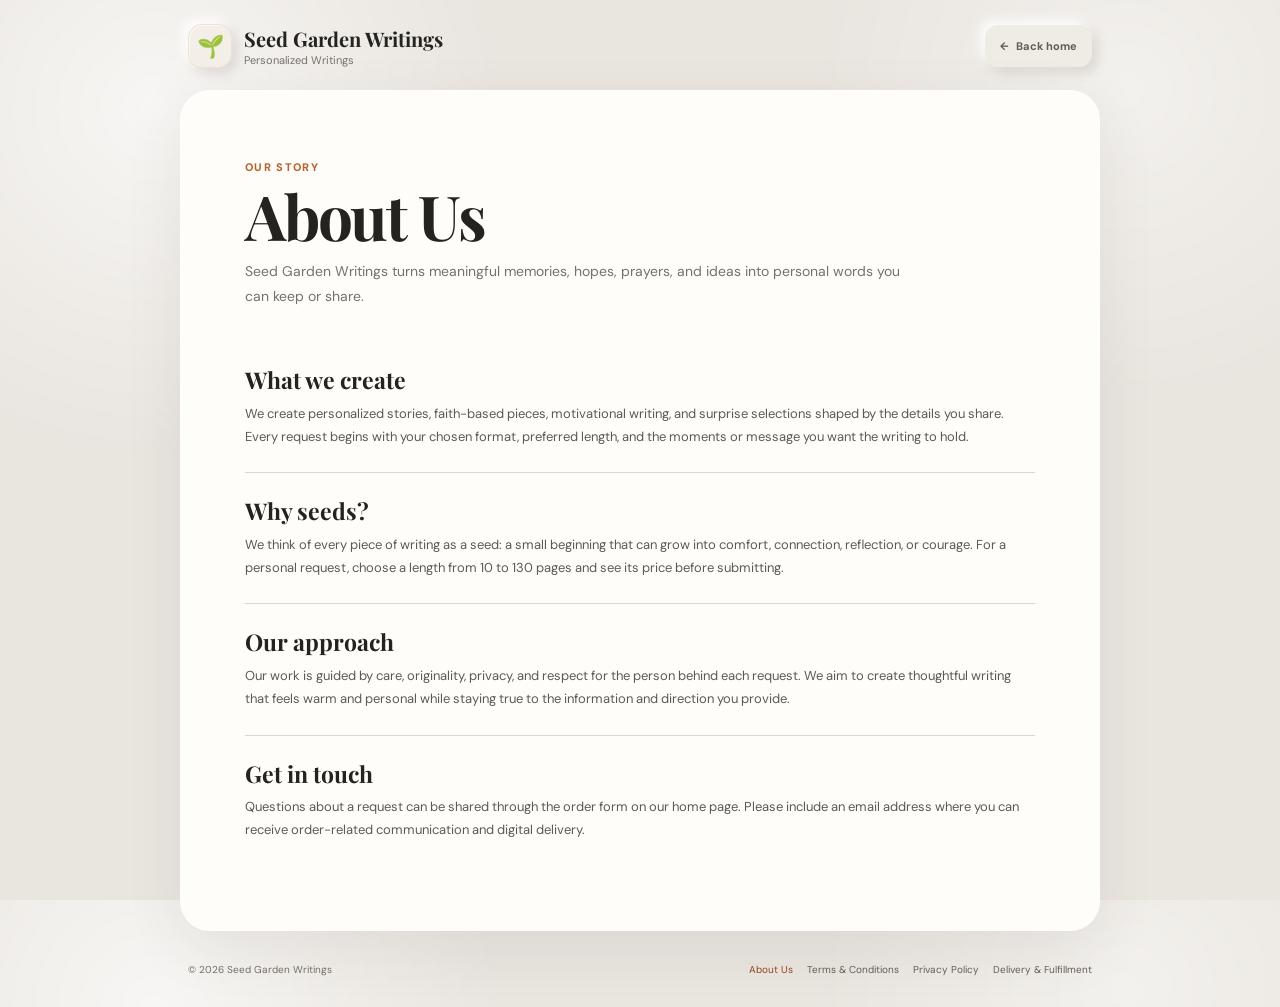
==== about.html @ c973d73d "Move site to SOWSEEDWRITING repository" ====
<!DOCTYPE html>
<html lang="en">
<head>
  <meta charset="UTF-8" />
  <meta name="viewport" content="width=device-width, initial-scale=1.0, viewport-fit=cover" />
  <meta name="theme-color" content="#e9e5df" />
  <meta name="description" content="Learn about Seed Garden Writings and our approach to personal, faith-based, and motivational writing." />
  <title>About Us — Seed Garden Writings</title>
  <link rel="preconnect" href="https://fonts.googleapis.com">
  <link rel="preconnect" href="https://fonts.gstatic.com" crossorigin>
  <link href="https://fonts.googleapis.com/css2?family=DM+Sans:wght@400;500;600;700&family=Playfair+Display:wght@600;700&display=swap" rel="stylesheet">
  <link rel="stylesheet" href="styles.css" />
</head>
<body class="legal-page">
  <div class="legal-shell">
    <header class="legal-header">
      <a class="brand" href="index.html" aria-label="Seed Garden Writings home">
        <span class="brand-mark">🌱</span>
        <span><strong>Seed Garden Writings</strong><small>Personalized Writings</small></span>
      </a>
      <a class="home-button" href="index.html"><span aria-hidden="true">←</span> Back home</a>
    </header>

    <main class="legal-card">
      <span class="eyebrow">Our story</span>
      <h1>About Us</h1>
      <p class="legal-intro">Seed Garden Writings turns meaningful memories, hopes, prayers, and ideas into personal words you can keep or share.</p>

      <section class="legal-section">
        <h2>What we create</h2>
        <p>We create personalized stories, faith-based pieces, motivational writing, and surprise selections shaped by the details you share. Every request begins with your chosen format, preferred length, and the moments or message you want the writing to hold.</p>
      </section>

      <section class="legal-section">
        <h2>Why seeds?</h2>
        <p>We think of every piece of writing as a seed: a small beginning that can grow into comfort, connection, reflection, or courage. For a personal request, choose a length from 10 to 130 pages and see its price before submitting.</p>
      </section>

      <section class="legal-section">
        <h2>Our approach</h2>
        <p>Our work is guided by care, originality, privacy, and respect for the person behind each request. We aim to create thoughtful writing that feels warm and personal while staying true to the information and direction you provide.</p>
      </section>

      <section class="legal-section">
        <h2>Get in touch</h2>
        <p>Questions about a request can be shared through the order form on our home page. Please include an email address where you can receive order-related communication and digital delivery.</p>
      </section>
    </main>

    <footer class="site-footer legal-footer">
      <span>© 2026 Seed Garden Writings</span>
      <nav class="footer-links" aria-label="Footer navigation">
        <a href="about.html" aria-current="page">About Us</a>
        <a href="terms.html">Terms &amp; Conditions</a>
        <a href="privacy.html">Privacy Policy</a>
        <a href="delivery-fulfillment-policy.html">Delivery &amp; Fulfillment</a>
      </nav>
    </footer>
  </div>
</body>
</html>
---- styles.css ----
:root {
  --page: #e9e5df;
  --panel: #fffdf9;
  --panel-soft: #f5f0e9;
  --ink: #25231f;
  --muted: #777169;
  --line: #ddd7cf;
  --accent: #b6632d;
  --accent-dark: #8f4820;
  --accent-soft: #f8e5d7;
  --olive: #6f7e5b;
  --success: #5d7e56;
  --danger: #a44036;
  --shadow: 0 18px 60px rgba(60, 49, 38, .08);
  --neu-raised: -5px -5px 11px rgba(255,255,255,.88), 5px 5px 12px rgba(83,70,55,.15);
  --neu-pressed: inset 3px 3px 7px rgba(91,75,57,.16), inset -3px -3px 7px rgba(255,255,255,.9);
  --radius-xl: 30px;
  --radius-lg: 20px;
  --radius-md: 14px;
}

* { box-sizing: border-box; }

html,
body { height: 100%; }

html { scroll-behavior: smooth; }

body {
  margin: 0;
  overflow: hidden;
  color: var(--ink);
  background:
    radial-gradient(circle at 12% 12%, rgba(255,255,255,.66), transparent 25%),
    radial-gradient(circle at 88% 10%, rgba(255,255,255,.46), transparent 22%),
    var(--page);
  font-family: "DM Sans", system-ui, -apple-system, BlinkMacSystemFont, "Segoe UI", sans-serif;
}

button,
input,
textarea { font: inherit; }

button { cursor: pointer; touch-action: manipulation; }
a { color: inherit; }
[hidden] { display: none !important; }

:focus-visible {
  outline: 3px solid rgba(182,99,45,.28);
  outline-offset: 3px;
}

.page-shell {
  width: min(1540px, calc(100% - 40px));
  height: 100dvh;
  margin: 0 auto;
  padding: 16px 0 12px;
  display: grid;
  grid-template-rows: 62px minmax(0, 1fr) 32px;
  gap: 10px;
}

.site-header {
  min-width: 0;
  display: flex;
  align-items: center;
  justify-content: space-between;
  padding: 0 8px;
}

.mobile-section-nav { display: none; }

.brand {
  min-width: 0;
  display: inline-flex;
  align-items: center;
  gap: 12px;
  text-decoration: none;
}

.brand-mark,
.summary-icon,
.input-wrap > span:not(.currency),
.admin-icon {
  display: grid;
  place-items: center;
  flex: 0 0 auto;
  border: 1px solid rgba(120,101,79,.08);
  background: #f3eee7;
  box-shadow: var(--neu-raised), inset 1px 1px 1px rgba(255,255,255,.65);
}

.brand-mark {
  width: 44px;
  height: 44px;
  border-radius: 14px;
  font-size: 22px;
}

.brand strong {
  display: block;
  font-family: "Playfair Display", serif;
  font-size: 20px;
}

.brand small {
  display: block;
  margin-top: 1px;
  color: var(--muted);
  font-size: 11px;
}

.admin-button,
.admin-close {
  display: grid;
  place-items: center;
  border: 0;
  color: var(--muted);
  background: #efebe5;
  box-shadow: var(--neu-raised);
  transition: color .18s ease, box-shadow .18s ease, transform .18s ease;
}

.admin-button {
  width: 46px;
  height: 46px;
  border-radius: 50%;
  font-size: 19px;
}

.admin-button:hover,
.admin-close:hover { color: var(--accent-dark); transform: translateY(-1px); }

.admin-button:active,
.admin-close:active { box-shadow: var(--neu-pressed); transform: translateY(1px); }

.workspace {
  min-width: 0;
  min-height: 0;
  display: grid;
  grid-template-columns: .92fr 1.12fr .92fr;
  gap: 22px;
  overflow: hidden;
}

.panel {
  min-width: 0;
  min-height: 0;
  height: 100%;
  overflow-x: hidden;
  overflow-y: auto;
  overscroll-behavior: contain;
  scrollbar-width: thin;
  scrollbar-color: #d7c9ba transparent;
  border-radius: var(--radius-xl);
  background: var(--panel);
  box-shadow: var(--shadow);
}

.panel::-webkit-scrollbar,
.orders-list::-webkit-scrollbar { width: 7px; }
.panel::-webkit-scrollbar-track,
.orders-list::-webkit-scrollbar-track { background: transparent; }
.panel::-webkit-scrollbar-thumb,
.orders-list::-webkit-scrollbar-thumb { border: 2px solid transparent; border-radius: 99px; background: #d3c5b6; background-clip: padding-box; }

.eyebrow {
  display: inline-block;
  color: var(--accent);
  font-size: 11px;
  font-weight: 800;
  letter-spacing: .12em;
  text-transform: uppercase;
}

.panel-top h1,
.library-header h2,
.checkout-header h2,
.admin-login h2,
.admin-dashboard-head h2 {
  margin: 8px 0;
  font-family: "Playfair Display", serif;
  line-height: 1.04;
}

.panel-top p,
.library-header p,
.checkout-header p,
.admin-login > p {
  margin: 0;
  color: var(--muted);
  line-height: 1.52;
}

/* Reviews */
.reviews-panel { padding: 28px 24px 24px; }
.panel-top h1 { font-size: clamp(30px, 3vw, 42px); }

.rating-summary {
  margin: 24px 0 18px;
  padding: 17px;
  border: 1px solid var(--line);
  border-radius: var(--radius-md);
  background: #fff;
}

.rating-summary > div { display: flex; align-items: center; gap: 10px; }
.rating-summary strong { font-size: 29px; }
.stars,
.mini-stars { color: #d59735; letter-spacing: 1px; }
.rating-summary small { display: block; margin-top: 4px; color: var(--muted); }
.review-list { display: grid; gap: 12px; }

.review-load-more {
  width: 100%;
  min-height: 46px;
  margin-top: 14px;
  padding: 10px 14px;
  border: 0;
  border-radius: 12px;
  color: var(--accent-dark);
  background: #f1ede7;
  box-shadow: var(--neu-raised);
  font-size: 11px;
  font-weight: 800;
}

.review-load-more:hover { transform: translateY(-1px); }
.review-load-more:active { box-shadow: var(--neu-pressed); transform: translateY(1px); }

.review-card {
  padding: 16px;
  border: 1px solid var(--line);
  border-radius: 17px;
  background: rgba(255,255,255,.74);
  transition: border-color .2s ease, box-shadow .2s ease, transform .2s ease;
}

.review-card:hover,
.review-card.active-review {
  border-color: rgba(182,99,45,.42);
  box-shadow: 0 9px 24px rgba(67,47,31,.07);
  transform: translateY(-1px);
}

.review-head {
  display: grid;
  grid-template-columns: auto 1fr auto;
  gap: 10px;
  align-items: center;
}

.avatar {
  width: 40px;
  height: 40px;
  display: grid;
  place-items: center;
  border-radius: 13px;
  color: var(--accent-dark);
  background: var(--accent-soft);
  font-weight: 800;
}

.review-head strong { display: block; font-size: 14px; }
.review-head span:not(.mini-stars) { display: block; margin-top: 2px; color: var(--muted); font-size: 12px; }
.mini-stars { font-size: 10px; }
.review-card p { margin: 12px 0 0; color: #5f5a53; font-size: 13px; line-height: 1.58; }

.review-footer {
  display: flex;
  align-items: center;
  gap: 8px;
  padding-top: 20px;
  color: var(--muted);
  font-size: 12px;
}

.trust-dot { width: 8px; height: 8px; border-radius: 50%; background: #6c9463; box-shadow: 0 0 0 5px #edf3eb; }

/* Library */
.library-panel { padding: 28px 24px 30px; }
.library-header { padding-bottom: 20px; }
.library-header h2 { font-size: clamp(30px, 3vw, 40px); }
.library-header p { max-width: 440px; font-size: 13px; }
.library-catalog { display: grid; gap: 30px; }
.library-group { min-width: 0; }
.library-group-title { margin-bottom: 15px; padding-bottom: 10px; border-bottom: 2px solid var(--series-line, var(--line)); }
.library-group-title h3 { margin: 0 0 5px; font-family: "Playfair Display", serif; font-size: clamp(21px, 2vw, 28px); line-height: 1.15; }
.library-group-title p { margin: 0; color: var(--muted); font-size: 11px; }
.series-quiet { --series-line: #c77961; }
.series-ordinary { --series-line: #a9a59c; }
.series-faith { --series-line: #91a8b7; }

.book-list {
  display: grid;
  grid-template-columns: repeat(2, minmax(0, 1fr));
  gap: 22px 14px;
}

.book-item { min-width: 0; }

.flip-book {
  width: 100%;
  aspect-ratio: 2 / 3;
  display: block;
  padding: 0;
  border: 0;
  border-radius: 10px;
  background: transparent;
  perspective: 900px;
}

.book-card-inner {
  width: 100%;
  height: 100%;
  position: relative;
  display: block;
  transform-style: preserve-3d;
  transition: transform .58s cubic-bezier(.2,.72,.25,1);
}

.flip-book.is-flipped .book-card-inner { transform: rotateY(180deg); }

.book-face {
  position: absolute;
  inset: 0;
  overflow: hidden;
  display: flex;
  flex-direction: column;
  justify-content: center;
  padding: 18px 15px;
  border: 1px solid rgba(52,34,22,.36);
  border-left-width: 7px;
  border-radius: 6px 11px 11px 6px;
  box-shadow: 0 10px 20px rgba(45,37,31,.17), inset 2px 1px 0 rgba(255,255,255,.18);
  backface-visibility: hidden;
  -webkit-backface-visibility: hidden;
}

.book-face::after {
  content: "";
  position: absolute;
  inset: 9px;
  border: 1px solid currentColor;
  border-radius: 3px;
  opacity: .22;
  pointer-events: none;
}

.book-cover { color: #fff8e9; text-align: center; }
.image-cover { padding: 0; background: #e8ddc9; }
.image-cover::after { display: none; }
.image-cover img { width: 100%; height: 100%; display: block; object-fit: cover; }
.book-cover .book-mark { margin-bottom: 12px; font-size: 22px; filter: drop-shadow(0 2px 2px rgba(0,0,0,.15)); }

.book-cover h4,
.book-back-cover h4 {
  margin: 0;
  font-family: "Playfair Display", serif;
  font-size: clamp(17px, 1.6vw, 23px);
  line-height: 1.04;
}

.book-cover small {
  margin-top: 16px;
  font-size: 7px;
  font-weight: 700;
  letter-spacing: .13em;
  text-transform: uppercase;
}

.book-back-cover {
  color: #4b3b2f;
  background: #f2e7d1;
  transform: rotateY(180deg);
  text-align: left;
}

.book-back-cover h4 { margin-bottom: 10px; font-size: 15px; }
.book-back-cover p { margin: 0; font-family: Georgia, serif; font-size: 10px; line-height: 1.48; }
.book-back-cover small { margin-top: auto; padding-top: 10px; color: #806f5c; font-size: 8px; font-weight: 700; }

.tone-0 { background: linear-gradient(155deg, #82452d, #b46e49); }
.tone-1 { background: linear-gradient(155deg, #46563f, #7a896f); }
.tone-2 { color: #5d431e; background: linear-gradient(155deg, #c9a15d, #efd9a8); }
.tone-3 { background: linear-gradient(155deg, #455b64, #78919a); }
.tone-4 { background: linear-gradient(155deg, #6e536b, #9b7897); }
.tone-5 { background: linear-gradient(155deg, #8b6339, #c3945d); }
.tone-6 { background: linear-gradient(155deg, #3f6158, #6f9489); }

.flip-book:hover .book-card-inner { transform: translateY(-3px) rotateY(0); }
.flip-book.is-flipped:hover .book-card-inner { transform: translateY(-3px) rotateY(180deg); }

.book-meta { padding: 10px 2px 0; }
.book-meta h4 { margin: 0 0 4px; font-size: 13px; line-height: 1.25; }
.book-meta p { min-height: 34px; margin: 0; color: var(--muted); font-size: 10px; line-height: 1.45; }
.book-price { display: block; margin-bottom: 6px; color: var(--accent-dark); font-size: 13px; font-weight: 800; }

.book-rating {
  display: flex;
  align-items: center;
  justify-content: space-between;
  gap: 7px;
  margin-top: 8px;
  color: var(--muted);
  font-size: 9px;
}

.book-rating strong { color: #d18d27; font-size: 10px; letter-spacing: .03em; }

/* Checkout */
.checkout-panel { padding: 28px 24px 24px; }
.checkout-header h2 { font-size: clamp(30px, 3vw, 40px); }
.checkout-header { margin-bottom: 22px; }
.checkout-header p { font-size: 13px; }

.choice-section {
  min-width: 0;
  margin: 0 0 18px;
  padding: 0;
  border: 0;
}

.field-group label,
.selection-label {
  display: block;
  margin-bottom: 8px;
  color: #4c4640;
  font-size: 12px;
  font-weight: 800;
}

.story-options { display: grid; gap: 9px; }
.story-options { grid-template-columns: repeat(2, minmax(0, 1fr)); align-items: stretch; }

.choice-button {
  border: 0;
  color: var(--muted);
  background: #f1ede7;
  box-shadow: var(--neu-raised);
  font-weight: 700;
  transition: color .18s ease, background .18s ease, box-shadow .18s ease, transform .18s ease;
}

.choice-button {
  min-width: 0;
  min-height: 44px;
  padding: 9px 8px;
  border-radius: 11px;
  font-size: 11px;
}

.choice-button small { display: block; margin-top: 2px; color: inherit; font-size: 8px; font-weight: 500; }
.personal-choice { width: 100%; min-height: 48px; font-size: 13px; }
#book-select {
  width: 100%;
  min-width: 0;
  min-height: 48px;
  padding: 0 12px;
  border: 1px solid var(--line);
  border-radius: 12px;
  color: var(--ink);
  background: #fff;
  font: inherit;
  font-size: 13px;
}
#book-select:focus { outline: 0; border-color: var(--accent); box-shadow: 0 0 0 3px rgba(182,99,45,.10); }
#book-select.book-selected { border-color: var(--accent); color: var(--accent-dark); background-color: #f5e3d6; }
.book-purchase { padding-top: 8px; }
.book-purchase h3 { margin: 0 0 10px; font-family: "Playfair Display", serif; font-size: 22px; line-height: 1.25; }
.book-purchase p { margin: 0 0 20px; color: var(--muted); font-size: 13px; line-height: 1.55; }

.page-slider-section { margin-bottom: 14px; padding: 12px 14px 10px; border-radius: 14px; background: var(--panel-soft); }
.page-slider-heading,
.page-slider-scale { display: flex; align-items: center; justify-content: space-between; gap: 10px; }
.page-slider-heading output { color: var(--accent-dark); font-size: 17px; font-weight: 800; }
#page-count {
  display: block;
  width: 100%;
  height: 8px;
  margin: 16px 0 7px;
  border-radius: 999px;
  appearance: none;
  -webkit-appearance: none;
  background: linear-gradient(to right, var(--accent) var(--range-progress, 0%), #dfd6cb var(--range-progress, 0%));
  cursor: pointer;
}
#page-count::-webkit-slider-thumb {
  width: 22px;
  height: 22px;
  border: 3px solid #fff;
  border-radius: 50%;
  appearance: none;
  -webkit-appearance: none;
  background: var(--accent);
  box-shadow: 0 2px 8px rgba(75, 48, 31, .25);
}
#page-count::-moz-range-thumb {
  width: 22px;
  height: 22px;
  border: 3px solid #fff;
  border-radius: 50%;
  background: var(--accent);
  box-shadow: 0 2px 8px rgba(75, 48, 31, .25);
}
.page-slider-scale { color: var(--muted); font-size: 9px; }
.page-slider-section .error:empty { display: none; }

.choice-button:hover { color: var(--accent-dark); transform: translateY(-1px); }

.choice-button:active,
.choice-button.active,
.choice-button[aria-pressed="true"] {
  color: var(--accent-dark);
  background: #f5e3d6;
  box-shadow: var(--neu-pressed);
  transform: translateY(1px);
}

.field-group { margin-bottom: 15px; }
.optional { color: var(--muted); font-size: 10px; font-weight: 500; }

.input-wrap {
  min-height: 47px;
  display: flex;
  align-items: center;
  gap: 9px;
  padding: 0 12px;
  border: 1px solid var(--line);
  border-radius: 12px;
  background: #fff;
  transition: border-color .2s ease, box-shadow .2s ease;
}

.input-wrap:focus-within { border-color: var(--accent); box-shadow: 0 0 0 3px rgba(182,99,45,.10); }

.input-wrap > span:not(.currency) {
  width: 27px;
  height: 27px;
  border-radius: 9px;
  font-size: 12px;
}

.input-wrap input { width: 100%; border: 0; outline: 0; color: var(--ink); background: transparent; }

textarea {
  width: 100%;
  min-height: 104px;
  padding: 12px;
  resize: vertical;
  border: 1px solid var(--line);
  border-radius: 12px;
  outline: 0;
  color: var(--ink);
  background: #fff;
  line-height: 1.45;
}

textarea:focus { border-color: var(--accent); box-shadow: 0 0 0 3px rgba(182,99,45,.10); }
.error { min-height: 12px; display: block; margin-top: 4px; color: var(--danger); font-size: 9px; }

.pay-button {
  width: 100%;
  min-height: 54px;
  display: flex;
  align-items: center;
  justify-content: space-between;
  padding: 0 16px;
  border: 1px solid rgba(143,72,32,.12);
  border-radius: 14px;
  color: #fff;
  background: linear-gradient(145deg, #cb7540, #a95429);
  box-shadow: -5px -5px 12px rgba(255,255,255,.72), 6px 7px 14px rgba(111,63,35,.25), inset 1px 1px 1px rgba(255,255,255,.26);
  font-weight: 800;
  transition: box-shadow .18s ease, transform .18s ease, filter .18s ease;
}

.pay-button:hover { filter: saturate(1.05); transform: translateY(-1px); }
.pay-button:active { box-shadow: inset 4px 4px 9px rgba(100,42,17,.30), inset -3px -3px 8px rgba(255,188,139,.18); transform: translateY(1px); }
.pay-button:disabled { cursor: wait; filter: grayscale(.2); opacity: .72; transform: none; }
.pay-button.book-buy-button:disabled { cursor: not-allowed; opacity: .55; }

.pay-button > span:last-child {
  width: 29px;
  height: 29px;
  display: grid;
  place-items: center;
  border-radius: 10px;
  background: rgba(255,255,255,.1);
  box-shadow: -2px -2px 5px rgba(255,255,255,.16), 3px 3px 6px rgba(86,38,16,.24), inset 1px 1px 1px rgba(255,255,255,.16);
}

.secure-note { margin: 11px 5px 0; color: var(--muted); font-size: 9px; line-height: 1.45; text-align: center; }
.form-message { margin-top: 9px; border-radius: 11px; font-size: 11px; line-height: 1.4; }
.form-message.success { padding: 10px; color: #4f6d48; background: #edf5ea; }
.form-message.error-state { padding: 10px; color: #97362d; background: #faece9; }

.checkout-footer { display: grid; gap: 5px; padding-top: 19px; color: var(--muted); font-size: 10px; }
.checkout-footer span { color: var(--olive); font-weight: 800; }

.site-footer {
  display: flex;
  align-items: center;
  justify-content: space-between;
  gap: 18px;
  padding: 0 8px;
  color: #736d66;
  font-size: 10px;
}

.footer-links {
  min-width: 0;
  display: flex;
  align-items: center;
  justify-content: center;
  gap: 14px;
}

.footer-links a {
  color: #625c55;
  text-decoration: none;
  white-space: nowrap;
  transition: color .18s ease;
}

.footer-links a:hover,
.footer-links a[aria-current="page"] { color: var(--accent-dark); }

/* Standalone information and policy pages */
.legal-page {
  height: auto;
  min-height: 100%;
  overflow-x: hidden;
  overflow-y: auto;
}

.legal-shell {
  width: calc(100% - 36px);
  max-width: 920px;
  min-width: 0;
  min-height: 100dvh;
  margin: 0 auto;
  padding: 24px 0 18px;
  display: flex;
  flex-direction: column;
}

.legal-header {
  display: flex;
  align-items: center;
  justify-content: space-between;
  gap: 20px;
  padding: 0 8px 22px;
}

.home-button {
  min-height: 42px;
  display: inline-flex;
  align-items: center;
  gap: 7px;
  padding: 0 15px;
  border: 0;
  border-radius: 13px;
  color: #625c55;
  background: #efebe5;
  box-shadow: var(--neu-raised);
  font-size: 11px;
  font-weight: 700;
  text-decoration: none;
  transition: color .18s ease, box-shadow .18s ease, transform .18s ease;
}

.home-button:hover { color: var(--accent-dark); transform: translateY(-1px); }
.home-button:active { box-shadow: var(--neu-pressed); transform: translateY(1px); }

.legal-card {
  width: 100%;
  min-width: 0;
  flex: 1;
  padding: clamp(30px, 6vw, 64px);
  border: 1px solid rgba(255,255,255,.72);
  border-radius: var(--radius-xl);
  background: var(--panel);
  box-shadow: var(--shadow);
}

.legal-card h1 {
  max-width: 720px;
  margin: 8px 0 12px;
  font-family: "Playfair Display", serif;
  font-size: clamp(38px, 7vw, 62px);
  line-height: 1.02;
  letter-spacing: -.035em;
}

.legal-intro {
  max-width: 680px;
  margin: 0 0 34px;
  color: var(--muted);
  font-size: 14px;
  line-height: 1.75;
}

.legal-updated {
  display: inline-flex;
  margin-bottom: 28px;
  padding: 7px 10px;
  border-radius: 10px;
  color: #766f66;
  background: #f1ede7;
  box-shadow: var(--neu-pressed);
  font-size: 9px;
  font-weight: 700;
  letter-spacing: .04em;
  text-transform: uppercase;
}

.legal-section {
  padding: 24px 0;
  border-top: 1px solid var(--line);
}

.legal-section:first-of-type { border-top: 0; }

.legal-section h2 {
  margin: 0 0 9px;
  font-family: "Playfair Display", serif;
  font-size: 23px;
  line-height: 1.2;
}

.legal-section p,
.legal-section li {
  color: #5f5952;
  font-size: 13px;
  line-height: 1.75;
  overflow-wrap: anywhere;
}

.legal-section p { margin: 0 0 10px; }
.legal-section p:last-child { margin-bottom: 0; }
.legal-section ul { margin: 8px 0 0; padding-left: 20px; }
.legal-section li + li { margin-top: 5px; }
.legal-section a { color: var(--accent-dark); }

.legal-footer {
  min-height: 48px;
  margin-top: 10px;
  padding: 10px 8px 0;
  flex-wrap: wrap;
}

@media (max-width: 1180px) {
  .page-shell { width: calc(100% - 24px); }
  .workspace { grid-template-columns: .9fr 1.08fr .92fr; gap: 14px; }
  .reviews-panel,
  .library-panel,
  .checkout-panel { padding-right: 18px; padding-left: 18px; }
}

@media (max-width: 900px) {
  .page-shell { width: 100%; padding: 10px 12px 8px; grid-template-rows: 58px 44px minmax(0,1fr) 36px; gap: 8px; }
  .site-header { padding: 0 4px; }
  .mobile-section-nav {
    display: grid;
    grid-template-columns: repeat(3, minmax(0, 1fr));
    gap: 7px;
    padding: 0 4px;
  }
  .mobile-section-button {
    min-width: 0;
    min-height: 44px;
    padding: 6px 10px;
    border: 0;
    border-radius: 11px;
    color: var(--muted);
    background: #efebe5;
    box-shadow: var(--neu-raised);
    font-size: 11px;
    font-weight: 800;
  }
  .mobile-section-button.active,
  .mobile-section-button[aria-pressed="true"] { color: var(--accent-dark); background: #f5e3d6; box-shadow: var(--neu-pressed); }
  .workspace {
    grid-template-columns: repeat(3, minmax(320px, 88vw));
    gap: 14px;
    overflow-x: auto;
    overflow-y: hidden;
    scroll-snap-type: x mandatory;
    scroll-behavior: smooth;
    scrollbar-width: none;
    -webkit-overflow-scrolling: touch;
  }
  .workspace::-webkit-scrollbar { display: none; }
  .panel { scroll-snap-align: center; border-radius: 24px; }
  .site-footer { overflow-x: auto; justify-content: flex-start; scrollbar-width: none; }
  .site-footer::-webkit-scrollbar { display: none; }
  .footer-links { margin-left: auto; }
  .footer-links a { min-height: 34px; display: inline-flex; align-items: center; }
  .footer-tagline { display: none; }
}

@media (max-width: 520px) {
  .page-shell {
    padding: max(8px, env(safe-area-inset-top)) max(8px, env(safe-area-inset-right)) max(6px, env(safe-area-inset-bottom)) max(8px, env(safe-area-inset-left));
    grid-template-rows: 52px 44px minmax(0,1fr) 36px;
    gap: 7px;
  }
  .workspace { grid-template-columns: repeat(3, 100%); gap: 10px; scroll-snap-type: x mandatory; }
  .panel { scroll-snap-align: start; scroll-snap-stop: always; }
  .brand small { display: none; }
  .brand { gap: 10px; }
  .brand strong { font-size: 18px; }
  .brand-mark { width: 40px; height: 40px; }
  .reviews-panel,
  .library-panel,
  .checkout-panel { padding: 22px 18px 28px; }
  .panel-top h1,
  .library-header h2,
  .checkout-header h2 { font-size: 31px; }
  .rating-summary { margin: 19px 0 16px; }
  .review-card { padding: 14px; }
  .review-card p { font-size: 12px; }
  .book-list { gap: 22px 12px; }
  .book-face { padding: 14px 11px; }
  .book-back-cover p { font-size: 9px; }
  .choice-button { min-height: 48px; }
  .input-wrap { min-height: 50px; }
  .input-wrap input,
  textarea { font-size: 16px; }
  textarea { min-height: 132px; }
  .site-footer { justify-content: flex-start; gap: 14px; padding-inline: 4px; }
  .site-footer > span:first-child { display: none; }
  .site-footer .footer-links { flex: 0 0 max-content; justify-content: flex-start; margin: 0; gap: 13px; }
  .legal-shell { width: calc(100% - 16px); padding-top: 12px; }
  .legal-header { padding: 0 4px 14px; }
  .legal-header .brand small { display: none; }
  .legal-card { padding: 28px 22px; border-radius: 24px; }
  .legal-card h1 { font-size: 39px; }
  .legal-intro { font-size: 13px; }
  .legal-footer > span:first-child { display: block; }
  .legal-footer .footer-links { width: 100%; overflow-x: auto; justify-content: flex-start; padding: 5px 0; }
}

@media (max-width: 380px) {
  .brand strong { font-size: 16px; }
  .legal-header { gap: 10px; }
  .home-button { padding-inline: 10px; }
  .reviews-panel,
  .library-panel,
  .checkout-panel { padding-inline: 15px; }
  .story-options { gap: 7px; }
  .mobile-section-button { padding-inline: 6px; font-size: 10px; }
}

@media (hover: none) {
  .review-card:hover { transform: none; box-shadow: none; }
  .flip-book:hover .book-card-inner { transform: none; }
  .flip-book.is-flipped:hover .book-card-inner { transform: rotateY(180deg); }
}

@media (prefers-reduced-motion: reduce) {
  *,
  *::before,
  *::after {
    scroll-behavior: auto !important;
    transition-duration: .01ms !important;
  }
}
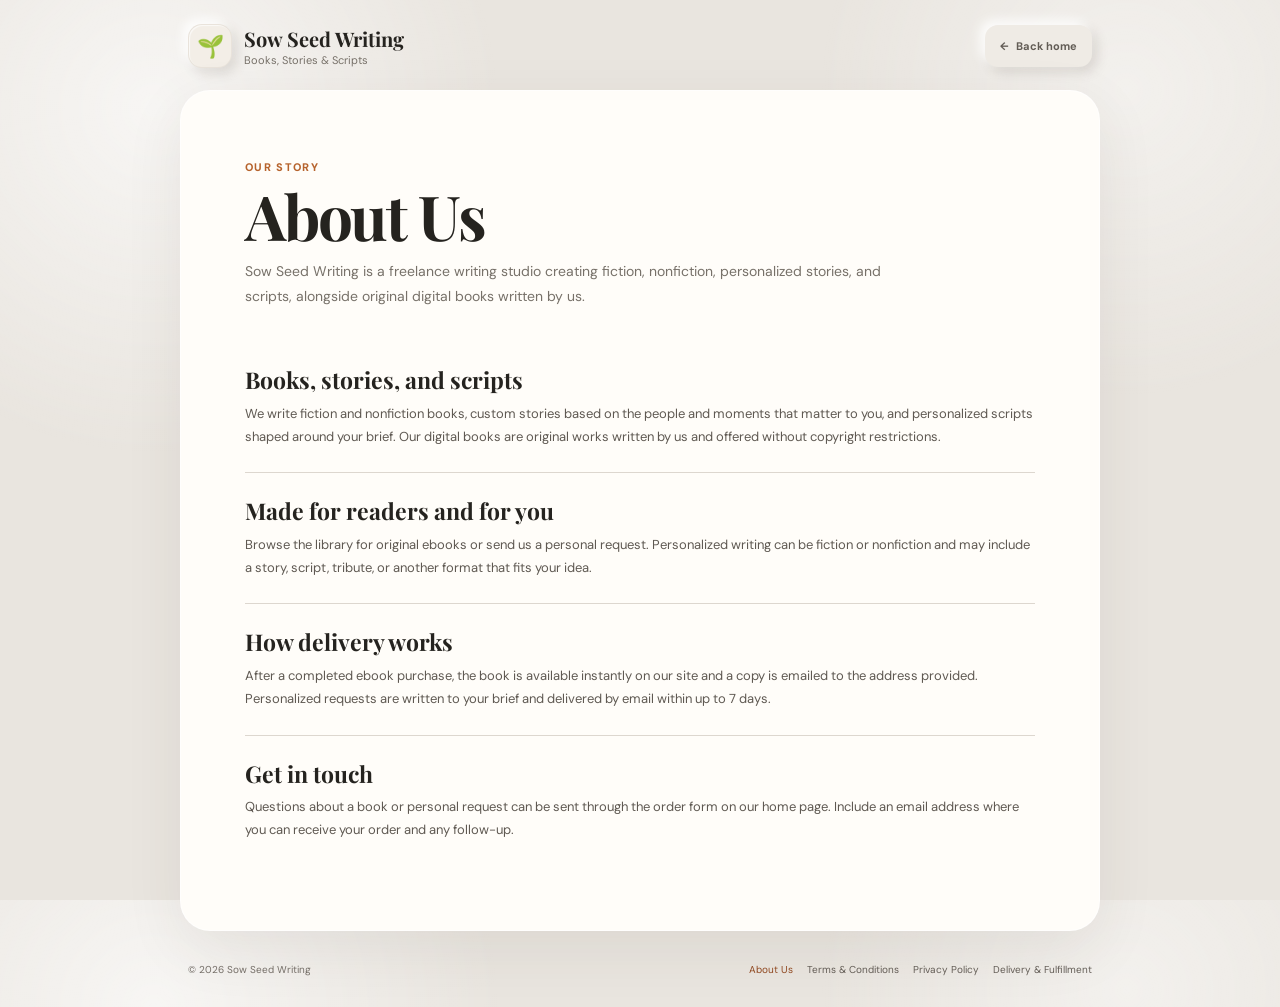
==== commit 38472b52: "Update Sow Seed Writing brand and order portal errors" ====
--- a/about.html
+++ b/about.html
@@ -4,8 +4,8 @@
   <meta charset="UTF-8" />
   <meta name="viewport" content="width=device-width, initial-scale=1.0, viewport-fit=cover" />
   <meta name="theme-color" content="#e9e5df" />
-  <meta name="description" content="Learn about Seed Garden Writings and our approach to personal, faith-based, and motivational writing." />
-  <title>About Us — Seed Garden Writings</title>
+  <meta name="description" content="Meet Sow Seed Writing, a freelance writer of fiction, nonfiction, personalized stories and scripts, and original ebooks." />
+  <title>About Us — Sow Seed Writing</title>
   <link rel="preconnect" href="https://fonts.googleapis.com">
   <link rel="preconnect" href="https://fonts.gstatic.com" crossorigin>
   <link href="https://fonts.googleapis.com/css2?family=DM+Sans:wght@400;500;600;700&family=Playfair+Display:wght@600;700&display=swap" rel="stylesheet">
@@ -14,9 +14,9 @@
 <body class="legal-page">
   <div class="legal-shell">
     <header class="legal-header">
-      <a class="brand" href="index.html" aria-label="Seed Garden Writings home">
+      <a class="brand" href="index.html" aria-label="Sow Seed Writing home">
         <span class="brand-mark">🌱</span>
-        <span><strong>Seed Garden Writings</strong><small>Personalized Writings</small></span>
+        <span><strong>Sow Seed Writing</strong><small>Books, Stories &amp; Scripts</small></span>
       </a>
       <a class="home-button" href="index.html"><span aria-hidden="true">←</span> Back home</a>
     </header>
@@ -24,31 +24,31 @@
     <main class="legal-card">
       <span class="eyebrow">Our story</span>
       <h1>About Us</h1>
-      <p class="legal-intro">Seed Garden Writings turns meaningful memories, hopes, prayers, and ideas into personal words you can keep or share.</p>
+      <p class="legal-intro">Sow Seed Writing is a freelance writing studio creating fiction, nonfiction, personalized stories, and scripts, alongside original digital books written by us.</p>
 
       <section class="legal-section">
-        <h2>What we create</h2>
-        <p>We create personalized stories, faith-based pieces, motivational writing, and surprise selections shaped by the details you share. Every request begins with your chosen format, preferred length, and the moments or message you want the writing to hold.</p>
+        <h2>Books, stories, and scripts</h2>
+        <p>We write fiction and nonfiction books, custom stories based on the people and moments that matter to you, and personalized scripts shaped around your brief. Our digital books are original works written by us and offered without copyright restrictions.</p>
       </section>
 
       <section class="legal-section">
-        <h2>Why seeds?</h2>
-        <p>We think of every piece of writing as a seed: a small beginning that can grow into comfort, connection, reflection, or courage. For a personal request, choose a length from 10 to 130 pages and see its price before submitting.</p>
+        <h2>Made for readers and for you</h2>
+        <p>Browse the library for original ebooks or send us a personal request. Personalized writing can be fiction or nonfiction and may include a story, script, tribute, or another format that fits your idea.</p>
       </section>
 
       <section class="legal-section">
-        <h2>Our approach</h2>
-        <p>Our work is guided by care, originality, privacy, and respect for the person behind each request. We aim to create thoughtful writing that feels warm and personal while staying true to the information and direction you provide.</p>
+        <h2>How delivery works</h2>
+        <p>After a completed ebook purchase, the book is available instantly on our site and a copy is emailed to the address provided. Personalized requests are written to your brief and delivered by email within up to 7 days.</p>
       </section>
 
       <section class="legal-section">
         <h2>Get in touch</h2>
-        <p>Questions about a request can be shared through the order form on our home page. Please include an email address where you can receive order-related communication and digital delivery.</p>
+        <p>Questions about a book or personal request can be sent through the order form on our home page. Include an email address where you can receive your order and any follow-up.</p>
       </section>
     </main>
 
     <footer class="site-footer legal-footer">
-      <span>© 2026 Seed Garden Writings</span>
+      <span>© 2026 Sow Seed Writing</span>
       <nav class="footer-links" aria-label="Footer navigation">
         <a href="about.html" aria-current="page">About Us</a>
         <a href="terms.html">Terms &amp; Conditions</a>
--- a/styles.css
+++ b/styles.css
@@ -469,6 +469,8 @@
 .book-purchase { padding-top: 8px; }
 .book-purchase h3 { margin: 0 0 10px; font-family: "Playfair Display", serif; font-size: 22px; line-height: 1.25; }
 .book-purchase p { margin: 0 0 20px; color: var(--muted); font-size: 13px; line-height: 1.55; }
+.book-customer-fields { margin-top: 20px; }
+.book-customer-fields .field-group { margin-bottom: 12px; }
 
 .page-slider-section { margin-bottom: 14px; padding: 12px 14px 10px; border-radius: 14px; background: var(--panel-soft); }
 .page-slider-heading,
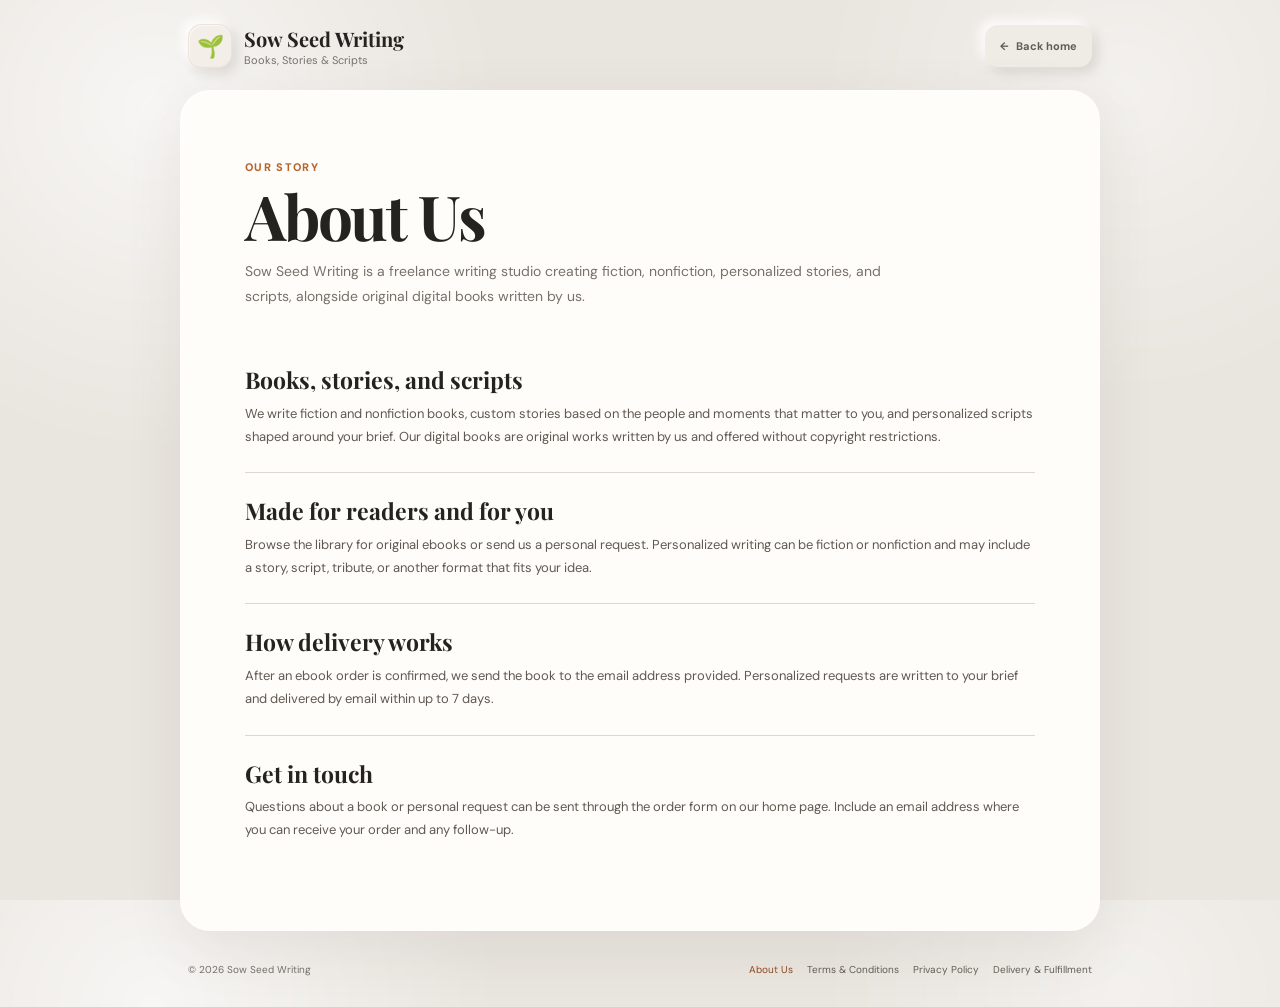
==== commit b76469f4: "Finalize enabled checkout and email fulfillment details" ====
--- a/about.html
+++ b/about.html
@@ -38,7 +38,7 @@
 
       <section class="legal-section">
         <h2>How delivery works</h2>
-        <p>After a completed ebook purchase, the book is available instantly on our site and a copy is emailed to the address provided. Personalized requests are written to your brief and delivered by email within up to 7 days.</p>
+        <p>After an ebook order is confirmed, we send the book to the email address provided. Personalized requests are written to your brief and delivered by email within up to 7 days.</p>
       </section>
 
       <section class="legal-section">
--- a/styles.css
+++ b/styles.css
@@ -471,6 +471,8 @@
 .book-purchase p { margin: 0 0 20px; color: var(--muted); font-size: 13px; line-height: 1.55; }
 .book-customer-fields { margin-top: 20px; }
 .book-customer-fields .field-group { margin-bottom: 12px; }
+.book-order-total { display: flex; justify-content: space-between; align-items: center; gap: 12px; padding: 13px 0; border-top: 1px solid var(--line); font-size: 13px; }
+.book-order-total strong { color: var(--accent-dark); font-size: 19px; }
 
 .page-slider-section { margin-bottom: 14px; padding: 12px 14px 10px; border-radius: 14px; background: var(--panel-soft); }
 .page-slider-heading,
@@ -581,6 +583,8 @@
 .pay-button:active { box-shadow: inset 4px 4px 9px rgba(100,42,17,.30), inset -3px -3px 8px rgba(255,188,139,.18); transform: translateY(1px); }
 .pay-button:disabled { cursor: wait; filter: grayscale(.2); opacity: .72; transform: none; }
 .pay-button.book-buy-button:disabled { cursor: not-allowed; opacity: .55; }
+.paypal-button-container { width: 100%; min-height: 42px; margin: 13px 0 0; }
+.paypal-button-container[hidden] { display: none; }
 
 .pay-button > span:last-child {
   width: 29px;
